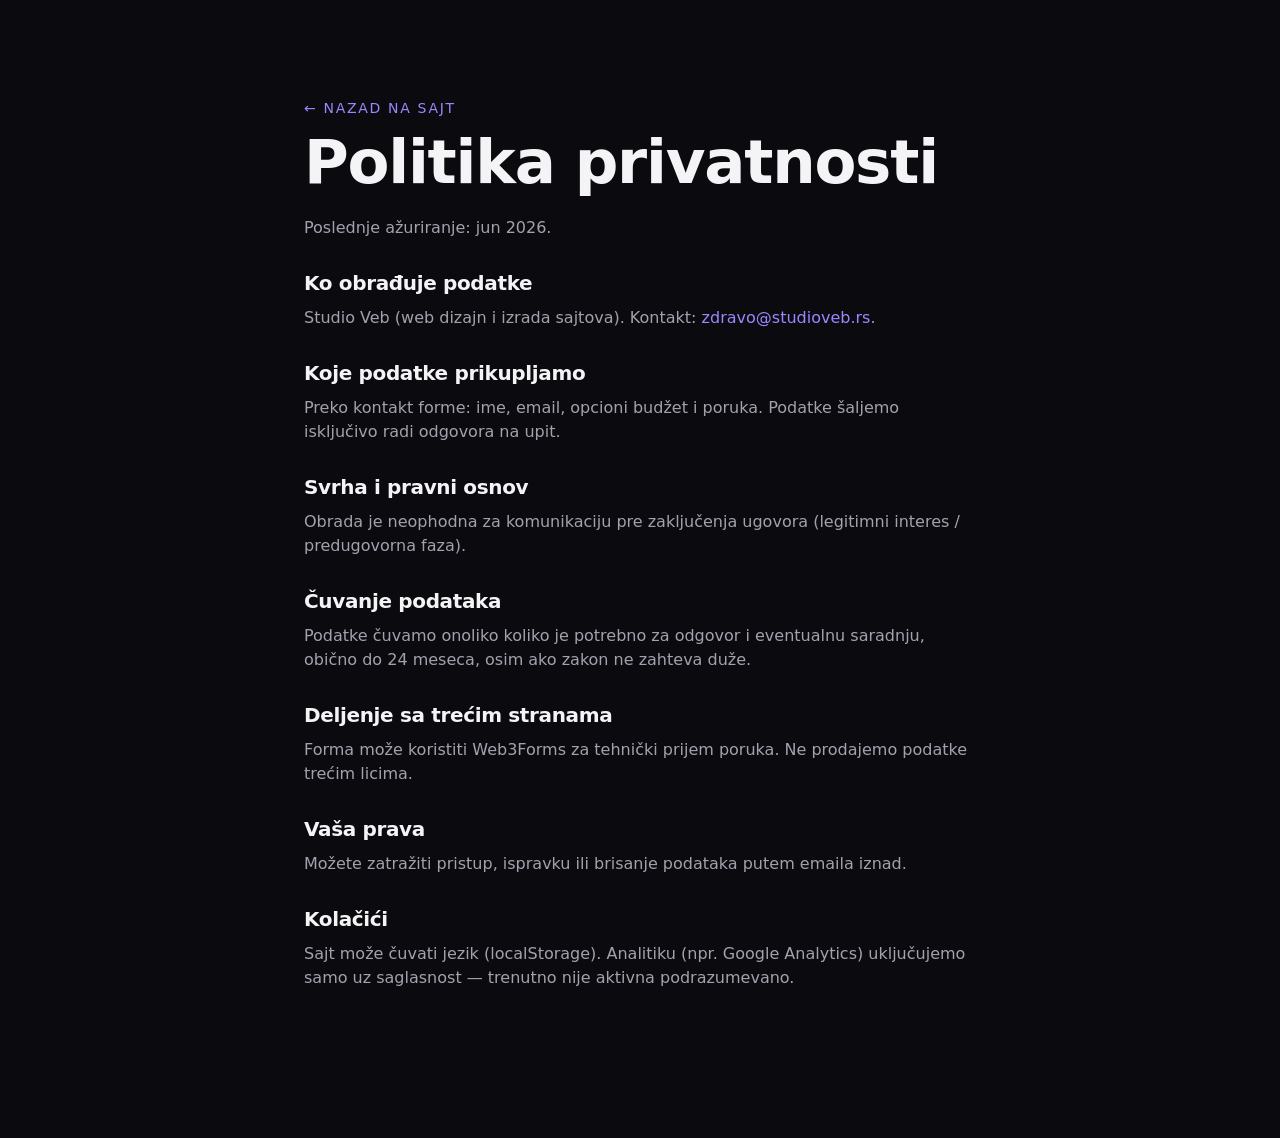
==== privacy.html @ 267da5ed "Initial commit: Studio Veb landing site Co-authored-by: Cursor <cursoragent@cursor.com>" ====
<!DOCTYPE html>
<html lang="sr">
<head>
  <meta charset="UTF-8" />
  <meta name="viewport" content="width=device-width, initial-scale=1.0" />
  <title>Politika privatnosti — Studio Veb</title>
  <meta name="description" content="Politika privatnosti sajta Studio Veb — obrada podataka sa kontakt forme." />
  <meta name="robots" content="noindex, follow" />
  <meta name="referrer" content="strict-origin-when-cross-origin" />
  <link rel="canonical" href="https://studioveb.rs/privacy.html" />
  <link rel="icon" href="favicon.svg" type="image/svg+xml" />
  <link rel="stylesheet" href="styles.css" />
  <style>
    .legal { max-width: 720px; margin: 0 auto; padding: 6rem 1.5rem 4rem; }
    .legal h1 { margin-bottom: 1.5rem; }
    .legal h2 { font-size: 1.25rem; margin: 2rem 0 0.75rem; }
    .legal p, .legal li { color: var(--text-muted); margin-bottom: 0.75rem; }
    .legal ul { list-style: disc; padding-left: 1.25rem; }
    .legal a { color: var(--accent-2); }
  </style>
</head>
<body>
  <main class="legal">
    <p class="eyebrow"><a href="index.html">← Nazad na sajt</a></p>
    <h1>Politika privatnosti</h1>
    <p>Poslednje ažuriranje: jun 2026.</p>

    <h2>Ko obrađuje podatke</h2>
    <p>Studio Veb (web dizajn i izrada sajtova). Kontakt: <a href="mailto:zdravo@studioveb.rs">zdravo@studioveb.rs</a>.</p>

    <h2>Koje podatke prikupljamo</h2>
    <p>Preko kontakt forme: ime, email, opcioni budžet i poruka. Podatke šaljemo isključivo radi odgovora na upit.</p>

    <h2>Svrha i pravni osnov</h2>
    <p>Obrada je neophodna za komunikaciju pre zaključenja ugovora (legitimni interes / predugovorna faza).</p>

    <h2>Čuvanje podataka</h2>
    <p>Podatke čuvamo onoliko koliko je potrebno za odgovor i eventualnu saradnju, obično do 24 meseca, osim ako zakon ne zahteva duže.</p>

    <h2>Deljenje sa trećim stranama</h2>
    <p>Forma može koristiti Web3Forms za tehnički prijem poruka. Ne prodajemo podatke trećim licima.</p>

    <h2>Vaša prava</h2>
    <p>Možete zatražiti pristup, ispravku ili brisanje podataka putem emaila iznad.</p>

    <h2>Kolačići</h2>
    <p>Sajt može čuvati jezik (localStorage). Analitiku (npr. Google Analytics) uključujemo samo uz saglasnost — trenutno nije aktivna podrazumevano.</p>
  </main>
</body>
</html>
---- styles.css ----
/* =========================================================
   STUDIO VEB — stylesheet
   Pravljen po dizajn skripti:
   - Typescale: major third (1.25x), base 16px
   - Spacing: skala u multiplama od 8px
   - Grid: 12 (desktop) / 8 (tablet) / 4 (mobile)
   - Boje: 60-30-10 pravilo, tamna paleta + 1 akcent
   - Kontrast: telo teksta cilja >= 4.5:1
   ========================================================= */

/* ----------- 1. DESIGN TOKENS (custom properties) -------- */
:root {
  /* --- Boje (60-30-10) --- */
  /* 60% PRIMARNA: pozadina + tekst */
  --bg:            #0B0B0F;   /* glavna pozadina */
  --bg-elev:       #131319;   /* uzdignute površine (kartice) */
  --bg-alt:        #0F0F15;   /* alternativne sekcije */
  --text:          #F4F4F6;   /* primarni tekst (kontrast ~17:1) */
  --text-muted:    #A2A2AE;   /* sekundarni tekst (kontrast ~7:1) */

  /* 30% SEKUNDARNA: linije, obrubi, suptilne površine */
  --line:          rgba(255, 255, 255, 0.08);
  --line-strong:   rgba(255, 255, 255, 0.16);
  --surface:       rgba(255, 255, 255, 0.04);

  /* 10% AKCENT: samo za stvari koje MORAJU da se istaknu (CTA) */
  --accent:        #7C5CFC;   /* violet — kreativnost + poverenje */
  --accent-2:      #9D86FF;
  --accent-ink:    #0B0B0F;   /* tekst na akcentu (kontrast > 7:1) */
  --accent-glow:   rgba(124, 92, 252, 0.35);

  /* --- Typescale: base 16px, ratio 1.25 (major third) --- */
  --fs-p:   1rem;        /* 16px  */
  --fs-h6:  1.25rem;     /* 20px  */
  --fs-h5:  1.5625rem;   /* 25px  */
  --fs-h4:  1.953rem;    /* 31.25px */
  --fs-h3:  2.441rem;    /* 39px  */
  --fs-h2:  3.052rem;    /* 48.8px */
  --fs-h1:  3.815rem;    /* 61px  */
  --fs-small: 0.875rem;  /* 14px  */

  /* --- Spacing skala: multipli od 8 --- */
  --sp-1: 0.5rem;   /* 8  */
  --sp-2: 1rem;     /* 16 */
  --sp-3: 1.5rem;   /* 24 */
  --sp-4: 2rem;     /* 32 */
  --sp-5: 3rem;     /* 48 */
  --sp-6: 4rem;     /* 64 */
  --sp-7: 6rem;     /* 96 */
  --sp-8: 8rem;     /* 128 */

  /* --- Layout --- */
  --container: 1200px;
  --gutter: var(--sp-3);
  --radius: 16px;
  --radius-sm: 10px;

  /* --- Tipografija familije --- */
  --font-head: "Space Grotesk", system-ui, sans-serif;
  --font-body: "Inter", system-ui, -apple-system, sans-serif;

  /* --- Tranzicije --- */
  --ease: cubic-bezier(0.22, 1, 0.36, 1);
  --t-fast: 0.2s var(--ease);
  --t: 0.4s var(--ease);
}

/* ----------- 2. RESET ------------------------------------ */
*, *::before, *::after { box-sizing: border-box; margin: 0; padding: 0; }

html { scroll-behavior: smooth; -webkit-text-size-adjust: 100%; }

body {
  font-family: var(--font-body);
  font-size: var(--fs-p);
  line-height: 1.5;                /* p = 150% */
  color: var(--text);
  background: var(--bg);
  -webkit-font-smoothing: antialiased;
  overflow-x: hidden;
  padding-bottom: calc(4.5rem + env(safe-area-inset-bottom, 0px));
}
body.menu-open { overflow: hidden; }

img, svg { display: block; max-width: 100%; }
a { color: inherit; text-decoration: none; }
ul, ol { list-style: none; }
button { font: inherit; cursor: pointer; border: none; background: none; color: inherit; }
input, textarea, select { font: inherit; }

/* ----------- 3. TYPOGRAFIJA (typescale skripta) ---------- */
h1, h2, h3, h4, h5, h6 { font-family: var(--font-head); font-weight: 600; }

h1 {
  font-size: var(--fs-h1);
  line-height: 1.0;                /* h1 = 100% */
  letter-spacing: -0.02em;         /* h1 = -2% */
  font-weight: 700;
}
h2 {
  font-size: var(--fs-h2);
  line-height: 1.1;                /* h2 = 110% */
  letter-spacing: -0.0175em;
}
h3 {
  font-size: var(--fs-h3);
  line-height: 1.2;
  letter-spacing: -0.015em;        /* h3 = -1.5% */
}
h4 {
  font-size: var(--fs-h4);
  line-height: 1.3;                /* h4 = 130% */
  letter-spacing: -0.01em;
}
h5 {
  font-size: var(--fs-h5);
  line-height: 1.35;
  letter-spacing: -0.0075em;
}
h6 {
  font-size: var(--fs-h6);
  line-height: 1.4;
  letter-spacing: -0.005em;        /* h6 = -0.5% */
}
p { font-size: var(--fs-p); line-height: 1.5; }     /* p = 150% */

.accent { color: var(--accent-2); }

/* ----------- 4. LAYOUT / GRID ---------------------------- */
.container {
  width: 100%;
  max-width: var(--container);
  margin-inline: auto;
  padding-inline: var(--gutter);
}

/* 12-kolonski grid (desktop). Pomoćne klase mapiraju na 3/2 itd. */
.grid { display: grid; gap: var(--sp-3); }
.grid--3 { grid-template-columns: repeat(3, 1fr); }  /* 12 / 4 = 3 po redu */
.grid--2 { grid-template-columns: repeat(2, 1fr); }

.section { padding-block: var(--sp-8); }
.section--alt { background: var(--bg-alt); }

.section__head { max-width: 680px; margin: 0 auto var(--sp-6); text-align: center; }
.section__head h2 { margin-bottom: var(--sp-2); }
.section__sub { color: var(--text-muted); font-size: var(--fs-h6); }

.eyebrow {
  display: inline-block;
  font-family: var(--font-head);
  font-size: var(--fs-small);
  letter-spacing: 0.12em;
  text-transform: uppercase;
  color: var(--accent-2);
  margin-bottom: var(--sp-2);
}

/* ----------- 5. DUGMAD (CTA = 10% akcent) ---------------- */
.btn {
  --pad-y: 0.75rem;
  --pad-x: 1.5rem;
  display: inline-flex;
  align-items: center;
  justify-content: center;
  gap: var(--sp-1);
  padding: var(--pad-y) var(--pad-x);
  border-radius: 999px;
  font-family: var(--font-head);
  font-weight: 600;
  font-size: var(--fs-p);
  letter-spacing: -0.01em;
  transition: transform var(--t-fast), background var(--t-fast), box-shadow var(--t-fast), border-color var(--t-fast);
  will-change: transform;
}
.btn:active { transform: translateY(1px) scale(0.99); }

.btn--accent {
  background: var(--accent);
  color: #fff;
  box-shadow: 0 8px 30px -8px var(--accent-glow);
}
.btn--accent:hover {
  background: var(--accent-2);
  transform: translateY(-2px);
  box-shadow: 0 14px 40px -8px var(--accent-glow);
}

.btn--ghost {
  border: 1px solid var(--line-strong);
  color: var(--text);
  background: var(--surface);
}
.btn--ghost:hover { border-color: var(--accent-2); transform: translateY(-2px); }

.btn--sm { --pad-y: 0.5rem; --pad-x: 1.1rem; font-size: var(--fs-small); }
.btn--lg { --pad-y: 1rem; --pad-x: 2rem; font-size: var(--fs-h6); }
.btn--block { width: 100%; }

/* ----------- 6. NAVIGACIJA ------------------------------- */
.skip-link {
  position: absolute; left: -999px; top: 0; z-index: 1000;
  background: var(--accent); color: #fff; padding: var(--sp-1) var(--sp-2); border-radius: 0 0 8px 0;
}
.skip-link:focus { left: 0; }

.nav {
  position: fixed; inset: 0 0 auto 0; z-index: 100;
  padding-block: var(--sp-2);
  padding-top: max(var(--sp-2), env(safe-area-inset-top, 0px));
  transition: background var(--t-fast), border-color var(--t-fast), padding var(--t-fast);
  border-bottom: 1px solid transparent;
}
.nav.is-scrolled {
  background: rgba(11, 11, 15, 0.72);
  backdrop-filter: blur(14px);
  -webkit-backdrop-filter: blur(14px);
  border-bottom-color: var(--line);
  padding-block: var(--sp-1);
}
.nav__inner { display: flex; align-items: center; justify-content: space-between; }
.nav__logo {
  display: inline-flex; align-items: center; gap: var(--sp-1);
  font-family: var(--font-head); font-weight: 700; font-size: var(--fs-h6);
  letter-spacing: -0.02em;
}
.nav__logo-mark {
  width: 14px; height: 14px; border-radius: 4px;
  background: linear-gradient(135deg, var(--accent), var(--accent-2));
  box-shadow: 0 0 16px var(--accent-glow);
}
.nav__links { display: flex; align-items: center; gap: var(--sp-4); margin-left: auto; }
.nav__links a:not(.btn) {
  color: var(--text-muted); font-size: var(--fs-p); position: relative;
  transition: color var(--t-fast);
}
.nav__links a:not(.btn):hover { color: var(--text); }
.nav__links a:not(.btn)::after {
  content: ""; position: absolute; left: 0; bottom: -6px; height: 2px; width: 0;
  background: var(--accent-2); transition: width var(--t-fast);
}
.nav__links a:not(.btn):hover::after { width: 100%; }

.nav__cta {
  --pad-y: 0.7rem;
  --pad-x: 1.45rem;
  font-size: var(--fs-p);
  flex-shrink: 0;
}

.nav__lang {
  display: inline-flex; align-items: center; gap: 6px;
  min-height: 44px;
  padding: 0.4rem 0.75rem; border-radius: 999px;
  border: 1px solid var(--line-strong); background: var(--surface);
  color: var(--text); font-family: var(--font-head); font-weight: 600;
  font-size: var(--fs-small); letter-spacing: 0.02em;
  margin-left: var(--sp-3);
  transition: border-color var(--t-fast), color var(--t-fast), background var(--t-fast), transform var(--t-fast);
}
.nav__lang svg { width: 16px; height: 16px; color: var(--accent-2); }
.nav__lang:hover { border-color: var(--accent-2); transform: translateY(-1px); }

.nav__toggle {
  display: none; flex-direction: column; align-items: center; justify-content: center;
  gap: 5px; padding: 10px; z-index: 112;
  min-width: 44px; min-height: 44px;
}
.nav__backdrop {
  position: fixed; inset: 0; z-index: 99;
  border: none; padding: 0; margin: 0;
  background: rgba(0, 0, 0, 0.55);
  cursor: pointer;
  opacity: 0;
  pointer-events: none;
  transition: opacity var(--t-fast);
}
.nav__backdrop:not([hidden]) {
  opacity: 1;
  pointer-events: auto;
}
.nav__toggle span { display: block; width: 24px; height: 2px; background: var(--text); border-radius: 2px; transition: transform var(--t-fast), opacity var(--t-fast); }
.nav__toggle[aria-expanded="true"] span:nth-child(1) { transform: translateY(7px) rotate(45deg); }
.nav__toggle[aria-expanded="true"] span:nth-child(2) { opacity: 0; }
.nav__toggle[aria-expanded="true"] span:nth-child(3) { transform: translateY(-7px) rotate(-45deg); }

/* ----------- 7. HERO ------------------------------------- */
.hero {
  position: relative;
  padding-block: calc(var(--sp-8) + var(--sp-6)) var(--sp-8);
  text-align: center;
  overflow: hidden;
}
.hero__glow {
  position: absolute; top: -20%; left: 50%; transform: translateX(-50%);
  width: 900px; height: 900px; max-width: 120vw;
  background: radial-gradient(circle, var(--accent-glow), transparent 60%);
  filter: blur(20px); pointer-events: none; z-index: 0;
}
.hero__inner { position: relative; z-index: 1; max-width: 860px; }
.hero__title {
  font-size: clamp(2.5rem, 7vw, var(--fs-h1));
  margin-bottom: var(--sp-3);
}
.hero__lead {
  font-size: var(--fs-h6);
  color: var(--text-muted);
  max-width: 620px; margin: 0 auto var(--sp-5);
}
.hero__actions { display: flex; gap: var(--sp-2); justify-content: center; flex-wrap: wrap; }
.hero__stats {
  display: flex; justify-content: center; gap: var(--sp-6);
  margin-top: var(--sp-7); flex-wrap: wrap;
  padding-bottom: var(--sp-2);
}
.hero__stats li { display: flex; flex-direction: column; gap: 4px; }
.hero__stats strong { font-family: var(--font-head); font-size: var(--fs-h4); letter-spacing: -0.02em; }
.hero__stats span { color: var(--text-muted); font-size: var(--fs-small); }

/* ----------- 8. TRUST TRAKA ------------------------------ */
.trust { border-block: 1px solid var(--line); padding-block: var(--sp-4); }
.trust__inner {
  display: flex; justify-content: space-between; align-items: center;
  gap: var(--sp-4); flex-wrap: wrap;
}
.trust__inner span {
  font-family: var(--font-head); font-weight: 500;
  color: var(--text-muted); letter-spacing: 0.04em;
  opacity: 0.7; transition: opacity var(--t-fast), color var(--t-fast);
}
.trust__inner span:hover { opacity: 1; color: var(--text); }

/* ----------- 9. KARTICE (Usluge) ------------------------- */
.card {
  background: var(--bg-elev);
  border: 1px solid var(--line);
  border-radius: var(--radius);
  padding: var(--sp-4);
  transition: transform var(--t), border-color var(--t), background var(--t);
}
.card:hover {
  transform: translateY(-6px);
  border-color: var(--line-strong);
  background: linear-gradient(180deg, var(--bg-elev), #181822);
}
.card__icon {
  width: 56px; height: 56px; display: grid; place-items: center;
  border-radius: 14px; margin-bottom: var(--sp-3);
  background: var(--surface); color: var(--accent-2);
  border: 1px solid var(--line);
  transition: background var(--t), color var(--t), border-color var(--t), transform var(--t);
}
.card__icon svg { width: 26px; height: 26px; }
.card:hover .card__icon {
  background: var(--accent);
  border-color: var(--accent);
  color: #fff;
  transform: scale(1.05);
}
.card h3 { font-size: var(--fs-h6); margin-bottom: var(--sp-1); }
.card p { color: var(--text-muted); }

/* ----------- 10. RADOVI / PORTFOLIO ---------------------- */
.work__item {
  display: block; border-radius: var(--radius); overflow: hidden;
  border: 1px solid var(--line); background: var(--bg-elev);
  transition: transform var(--t), border-color var(--t);
}
.work__item:hover { transform: translateY(-6px); border-color: var(--line-strong); }
.work__thumb { aspect-ratio: 4 / 3; position: relative; overflow: hidden; }
.work__thumb::after {
  content: ""; position: absolute; inset: 0; z-index: 0;
  background: linear-gradient(180deg, transparent 55%, rgba(0,0,0,0.35));
}

/* =====================================================
   Portfolio kartice — velike prepoznatljive ikone po branši
   ===================================================== */
.mock {
  position: absolute; z-index: 1;
  inset: 14px 14px -1px 14px;
  display: flex; flex-direction: column;
  align-items: center; justify-content: center;
  gap: var(--sp-3);
  padding: var(--sp-4) var(--sp-3);
  border-radius: 14px 14px 0 0;
  background: rgba(255, 255, 255, 0.1);
  border: 1px solid rgba(255, 255, 255, 0.26);
  border-bottom: none;
  backdrop-filter: blur(6px);
  -webkit-backdrop-filter: blur(6px);
  box-shadow: 0 24px 50px -24px rgba(0, 0, 0, 0.55), inset 0 1px 0 rgba(255,255,255,0.22);
  transition: transform 0.55s var(--ease);
  overflow: hidden;
}
.work__item:hover .mock { transform: translateY(-7px) scale(1.02); }

/* Centralna ikona — glavni vizuelni znak branše */
.mock__emblem {
  width: 96px; height: 96px;
  display: grid; place-items: center;
  border-radius: 26px;
  background: rgba(255, 255, 255, 0.14);
  border: 2px solid rgba(255, 255, 255, 0.38);
  box-shadow:
    0 20px 44px -16px rgba(0, 0, 0, 0.55),
    inset 0 1px 0 rgba(255, 255, 255, 0.35);
  color: #fff;
  transition: transform 0.45s var(--ease), box-shadow 0.45s var(--ease);
}
.work__item:hover .mock__emblem {
  transform: scale(1.06);
  box-shadow:
    0 24px 52px -14px rgba(0, 0, 0, 0.6),
    inset 0 1px 0 rgba(255, 255, 255, 0.4);
}
.mock__emblem svg {
  width: 52px; height: 52px;
  filter: drop-shadow(0 4px 12px rgba(0, 0, 0, 0.35));
}

/* Suptilni hint ispod — npr. meni, proizvodi, puls */
.mock__hint {
  display: flex; gap: 8px; width: 78%; margin-top: auto;
  opacity: 0.55;
}
.mock__hint span {
  flex: 1; height: 10px; border-radius: 6px;
  background: rgba(255, 255, 255, 0.35);
}
.mock__hint--pulse {
  width: 70%; height: 28px; margin-inline: auto;
  background: url("data:image/svg+xml,%3Csvg xmlns='http://www.w3.org/2000/svg' viewBox='0 0 80 24' fill='none'%3E%3Cpath d='M2 12h6l4-8 4 16 4-12 6 4h52' stroke='rgba(255,255,255,0.5)' stroke-width='2' stroke-linecap='round' stroke-linejoin='round'/%3E%3C/svg%3E") center / contain no-repeat;
}
.mock__hint--grid {
  display: grid; grid-template-columns: repeat(4, 1fr); gap: 6px; width: 72%;
}
.mock__hint--grid i {
  aspect-ratio: 1; border-radius: 6px;
  background: rgba(255, 255, 255, 0.28);
  border: 1px solid rgba(255, 255, 255, 0.2);
}
.mock__hint--grid i:nth-child(2) { background: rgba(255, 255, 255, 0.42); }
.mock__plate {
  display: block; width: 56px; height: 8px; margin-inline: auto;
  border-radius: 999px; background: rgba(255, 255, 255, 0.35);
}

/* Akcent po branši — emblem bliže boji kartice */
.mock--cafe .mock__emblem { background: rgba(255, 228, 196, 0.22); border-color: rgba(255, 220, 180, 0.5); }
.mock--fitness .mock__emblem { background: rgba(180, 255, 220, 0.18); border-color: rgba(52, 211, 153, 0.45); }
.mock--salon .mock__emblem { background: rgba(255, 200, 230, 0.2); border-color: rgba(252, 92, 157, 0.4); }
.mock--legal .mock__emblem { background: rgba(180, 210, 255, 0.18); border-color: rgba(100, 160, 230, 0.45); }
.mock--shop .mock__emblem { background: rgba(210, 190, 255, 0.22); border-color: rgba(157, 134, 255, 0.5); }
.mock--restaurant .mock__emblem { background: rgba(255, 220, 160, 0.22); border-color: rgba(255, 180, 80, 0.5); }
.mock--restaurant .mock__emblem svg { width: 56px; height: 56px; stroke-width: 3; }
.work__thumb--1 { background: linear-gradient(135deg, #2a1810, #7a513a 55%, #b08560); }   /* kafe — braon */
.work__thumb--2 { background: linear-gradient(135deg, #0e2a24, #0f9d83 55%, #34d399); }   /* fitnes — zelena */
.work__thumb--3 { background: linear-gradient(135deg, #3a1430, #c2348a 55%, #ef84c0); }   /* salon — pink */
.work__thumb--4 { background: linear-gradient(135deg, #0b1830, #20457c 60%, #4675b3); }   /* advokat — teget */
.work__thumb--5 { background: linear-gradient(135deg, #241a45, #6d3bd6 55%, #9d86ff); }   /* prodavnica — violet */
.work__thumb--6 { background: linear-gradient(135deg, #2c1608, #b4530c 55%, #f0a13c); }   /* restoran — amber */
.work__meta {
  display: flex; justify-content: space-between; align-items: center;
  padding: var(--sp-3);
}
.work__meta h3 { font-size: var(--fs-h6); }
.work__meta span { color: var(--text-muted); font-size: var(--fs-small); }

/* ----- Live prikaz: mockup prozora pretraživača (sajt u sajtu) ----- */
.showcase {
  margin: 0 0 var(--sp-6);
  display: grid;
  grid-template-columns: minmax(0, 1.6fr) minmax(0, 1fr);
  gap: var(--sp-5);
  align-items: center;
}
.browser {
  border: 1px solid var(--line-strong);
  border-radius: var(--radius);
  overflow: hidden;
  background: var(--bg-elev);
  box-shadow: 0 30px 80px -40px rgba(0, 0, 0, 0.8);
}
.showcase__info { align-self: center; }
.showcase__info h3 { font-size: var(--fs-h4); margin-bottom: var(--sp-2); }
.showcase__desc { color: var(--text-muted); margin-bottom: var(--sp-3); }
/* Dugme iste debljine, širina do kraja reda metrika (do „izrada“) */
.showcase__cta {
  display: inline-flex;
  flex-direction: column;
  align-items: stretch;
  width: max-content;
  max-width: 100%;
}
.showcase__cta .case__metrics { margin-bottom: var(--sp-2); flex-wrap: nowrap; }
.showcase__cta .btn { margin-top: 0; }
.browser__bar {
  display: flex; align-items: center; gap: var(--sp-2);
  padding: var(--sp-1) var(--sp-2);
  background: #1c1c25;
  border-bottom: 1px solid var(--line);
}
.browser__dots { display: inline-flex; gap: 6px; flex-shrink: 0; }
.browser__dots i { width: 11px; height: 11px; border-radius: 50%; background: var(--line-strong); }
.browser__dots i:nth-child(1) { background: #fc5c5c; }
.browser__dots i:nth-child(2) { background: #fcc65c; }
.browser__dots i:nth-child(3) { background: #5cfc8a; }
.browser__url {
  flex: 1; display: inline-flex; align-items: center; gap: 6px;
  background: var(--bg); color: var(--text-muted);
  font-size: var(--fs-small); padding: 6px var(--sp-2);
  border-radius: 999px; border: 1px solid var(--line);
  overflow: hidden; white-space: nowrap; text-overflow: ellipsis;
}
.browser__url svg { color: #5cfc8a; flex-shrink: 0; }
.browser__open {
  flex-shrink: 0; font-size: var(--fs-small); color: var(--accent-2);
  font-family: var(--font-head); transition: color var(--t-fast);
}
.browser__open:hover { color: var(--text); }
.browser__viewport {
  position: relative;
  height: clamp(460px, 68vh, 680px);
  background: #fff;
  overflow-y: auto;            /* skroluje spoljni kontejner kroz ceo sajt */
  overflow-x: hidden;
  -webkit-overflow-scrolling: touch;
  scrollbar-width: thin;
}
/* Sizer rezerviše prostor za skrol = skalirana visina iframe-a (postavlja JS) */
.browser__sizer { position: relative; width: 100%; }
.browser__sizer[hidden] { display: none !important; }
/* iframe je fiksne desktop širine i skalira se (JS); pointer-events:none = samo preview, bez klikova */
.browser__frame {
  position: absolute;          /* van toka: skrol visinu definiše sizer */
  top: 0; left: 0;
  width: 1200px;
  height: 8950px;
  border: 0;
  display: block;
  transform-origin: top left;
  pointer-events: none;
}
.browser__loader {
  position: absolute; inset: 0; z-index: 2;
  display: flex; align-items: center; justify-content: center; gap: var(--sp-1);
  background: var(--bg-elev); color: var(--text-muted); font-size: var(--fs-small);
  transition: opacity var(--t);
}
.browser__loader.is-hidden { opacity: 0; pointer-events: none; }
.spinner {
  width: 18px; height: 18px; border-radius: 50%;
  border: 2px solid var(--line-strong); border-top-color: var(--accent-2);
  animation: spin 0.8s linear infinite;
}
@keyframes spin { to { transform: rotate(360deg); } }
.case__metrics {
  display: flex; flex-wrap: wrap; gap: var(--sp-3);
  margin-bottom: var(--sp-3);
}
.case__metrics li { display: flex; flex-direction: column; gap: 2px; }
.case__metrics strong { font-family: var(--font-head); font-size: var(--fs-h6); color: var(--accent-2); }
.case__metrics span { font-size: var(--fs-small); color: var(--text-muted); }

.browser__fallback {
  position: absolute; inset: 0; z-index: 3;
  display: grid; place-items: center;
  background: linear-gradient(160deg, #1a1530, var(--bg-elev));
  padding: var(--sp-4);
  text-align: center;
}
.browser__fallback[hidden] { display: none !important; }
.browser__fallback-title { font-family: var(--font-head); font-size: var(--fs-h5); margin-bottom: var(--sp-2); }
.browser__fallback-text { color: var(--text-muted); font-size: var(--fs-small); margin-bottom: var(--sp-4); max-width: 280px; margin-inline: auto; }

/* FAQ */
.faq { max-width: 760px; margin-inline: auto; display: flex; flex-direction: column; gap: var(--sp-2); }
.faq__item {
  background: var(--bg-elev);
  border: 1px solid var(--line);
  border-radius: var(--radius-sm);
  padding: 0 var(--sp-3);
  transition: border-color var(--t-fast);
}
.faq__item[open] { border-color: var(--line-strong); }
.faq__item summary {
  cursor: pointer;
  font-family: var(--font-head);
  font-weight: 600;
  padding: var(--sp-3) 0;
  list-style: none;
  display: flex; align-items: center; justify-content: space-between;
  gap: var(--sp-2);
}
.faq__item summary::-webkit-details-marker { display: none; }
.faq__item summary::after {
  content: "+"; color: var(--accent-2); font-size: var(--fs-h5); font-weight: 400; flex-shrink: 0;
}
.faq__item[open] summary::after { content: "−"; }
.faq__item p {
  color: var(--text-muted);
  font-size: var(--fs-small);
  padding-bottom: var(--sp-3);
  line-height: 1.55;
}

/* Kontakt: WhatsApp + forma */
.contact__channels {
  display: flex; flex-wrap: wrap; gap: var(--sp-2);
  justify-content: center;
  margin-bottom: var(--sp-4);
}
.contact__wa:hover { border-color: #25d366; color: #5cfca0; }
.form__legal { text-align: center; color: var(--text-muted); font-size: var(--fs-small); }
.form__legal a { color: var(--accent-2); }
.hp-field { position: absolute; left: -9999px; opacity: 0; height: 0; width: 0; pointer-events: none; }

/* Floating WhatsApp */
.whatsapp-float {
  position: fixed;
  right: max(var(--sp-3), env(safe-area-inset-right, 0px));
  bottom: max(var(--sp-3), env(safe-area-inset-bottom, 0px));
  z-index: 90;
  width: 56px; height: 56px;
  border-radius: 50%;
  background: #25d366;
  color: #fff;
  display: grid; place-items: center;
  box-shadow: 0 12px 40px -8px rgba(37, 211, 102, 0.55);
  transition: transform var(--t-fast), box-shadow var(--t-fast);
}
.whatsapp-float svg { width: 28px; height: 28px; }
.whatsapp-float:hover { transform: translateY(-3px) scale(1.04); box-shadow: 0 16px 48px -8px rgba(37, 211, 102, 0.65); }

/* ----------- 10b. REZULTATI / BENEFITI ------------------- */
.results {
  display: grid;
  grid-template-columns: repeat(3, 1fr);
  gap: var(--sp-3);
}
.rcard {
  background: var(--bg-elev);
  border: 1px solid var(--line);
  border-radius: var(--radius);
  padding: var(--sp-4);
  display: flex; flex-direction: column; gap: var(--sp-2);
  transition: transform var(--t), border-color var(--t);
}
.rcard:hover { transform: translateY(-5px); border-color: var(--line-strong); }
.rcard--wide { grid-column: span 2; }
.rcard--center { align-items: center; text-align: center; }
.rcard__head { display: flex; align-items: baseline; justify-content: space-between; gap: var(--sp-2); }
.rcard__label { color: var(--text-muted); font-family: var(--font-head); font-size: var(--fs-p); }
.rcard__big { font-family: var(--font-head); font-size: var(--fs-h3); font-weight: 700; letter-spacing: -0.02em; color: var(--accent-2); }
.rcard__note { color: var(--text-muted); font-size: var(--fs-small); margin-top: auto; }

/* Linijski grafikon */
.chart { flex: 1; min-height: 130px; display: flex; }
.chart__svg { width: 100%; height: 100%; min-height: 130px; }
.chart__area { opacity: 0; transition: opacity 1.2s var(--ease) 0.2s; }
.chart__line { stroke-dasharray: 1; stroke-dashoffset: 1; }
#results.is-animated .chart__line { stroke-dashoffset: 0; transition: stroke-dashoffset 1.6s var(--ease); }
#results.is-animated .chart__area { opacity: 1; }

/* Prsten (donut) */
.ring { position: relative; width: 150px; height: 150px; margin-top: var(--sp-2); }
.ring svg { width: 100%; height: 100%; transform: rotate(-90deg); }
.ring__track { fill: none; stroke: var(--line-strong); stroke-width: 10; }
.ring__bar {
  fill: none; stroke: var(--accent-2); stroke-width: 10; stroke-linecap: round;
  stroke-dasharray: 327; stroke-dashoffset: 327;
  transition: stroke-dashoffset 1.5s var(--ease);
}
.ring--green .ring__bar { stroke: #34d399; }
.ring__center { position: absolute; inset: 0; display: grid; place-content: center; gap: 2px; }
.ring__center b { font-family: var(--font-head); font-size: var(--fs-h2); font-weight: 700; line-height: 1; }
.ring__center i { color: var(--text-muted); font-style: normal; font-size: var(--fs-small); }

/* Bar grafikon */
.bars { display: flex; align-items: flex-end; gap: var(--sp-1); height: 130px; margin-top: var(--sp-1); }
.bars span {
  flex: 1; height: 0; align-self: flex-end;
  border-radius: 6px 6px 0 0;
  background: linear-gradient(180deg, var(--accent-2), var(--accent));
  transition: height 1s var(--ease);
}
.bars span:last-child { background: linear-gradient(180deg, #c7b6ff, var(--accent-2)); }
#results.is-animated .bars span { height: var(--h); }

/* Čeklista rezolucija */
.reslist { display: grid; grid-template-columns: 1fr 1fr; gap: var(--sp-1) var(--sp-2); margin-top: var(--sp-1); }
.reslist li { display: flex; align-items: center; gap: var(--sp-1); color: var(--text-muted); font-size: var(--fs-small); font-variant-numeric: tabular-nums; }
.reslist__check {
  display: grid; place-content: center; width: 18px; height: 18px; flex-shrink: 0;
  border-radius: 50%; background: rgba(52, 211, 153, 0.15); color: #34d399;
  font-size: 11px; font-weight: 700;
}

/* ----------- 11. CENE ------------------------------------ */
.price {
  position: relative;
  background: var(--bg-elev);
  border: 1px solid var(--line);
  border-radius: var(--radius);
  padding: var(--sp-5) var(--sp-4);
  display: flex; flex-direction: column;
  transition: transform var(--t), border-color var(--t);
}
.price:hover { transform: translateY(-6px); }
.price--featured {
  border-color: var(--accent);
  background: linear-gradient(180deg, #16122b, var(--bg-elev));
  box-shadow: 0 20px 60px -30px var(--accent-glow);
}
.price__badge {
  position: absolute; top: calc(-1 * var(--sp-2)); left: 50%; transform: translateX(-50%);
  background: var(--accent); color: #fff; font-size: var(--fs-small);
  font-family: var(--font-head); font-weight: 600;
  padding: 4px 14px; border-radius: 999px; white-space: nowrap;
}
.price__name { font-size: var(--fs-h6); color: var(--text-muted); margin-bottom: var(--sp-1); }
.price__amount { font-family: var(--font-head); font-size: var(--fs-h2); font-weight: 700; letter-spacing: -0.02em; }
.price__amount span { font-size: var(--fs-h5); color: var(--text-muted); }
.price__desc { color: var(--text-muted); margin: var(--sp-1) 0 var(--sp-3); }
.price__list { display: flex; flex-direction: column; gap: var(--sp-1); margin-bottom: var(--sp-4); }
.price__list li {
  color: var(--text-muted); padding-left: var(--sp-3); position: relative;
}
.price__list li::before {
  content: "✓"; position: absolute; left: 0; color: var(--accent-2); font-weight: 700;
}
.price .btn { margin-top: auto; }
.pricing__note { text-align: center; color: var(--text-muted); margin-top: var(--sp-5); }
.pricing__note a { color: var(--accent-2); }
.pricing__note a:hover { text-decoration: underline; }

/* ----------- 12. PROCES (koraci) ------------------------- */
.steps { display: grid; grid-template-columns: repeat(4, 1fr); gap: var(--sp-3); counter-reset: step; }
.step {
  background: var(--surface); border: 1px solid var(--line);
  border-radius: var(--radius); padding: var(--sp-4);
}
.step__num { font-family: var(--font-head); font-size: var(--fs-h4); color: var(--accent-2); font-weight: 700; }
.step h3 { font-size: var(--fs-h6); margin: var(--sp-2) 0 var(--sp-1); }
.step p { color: var(--text-muted); font-size: var(--fs-small); }

/* ----------- 13. O MENI ---------------------------------- */
.about { display: grid; grid-template-columns: 1fr 1fr; gap: var(--sp-6); align-items: center; }
.about__media { aspect-ratio: 1; position: relative; }
.about__card {
  position: absolute; inset: 0; border-radius: var(--radius);
  background: linear-gradient(145deg, #12101f 0%, #1e1638 45%, #2a1d52 100%);
  border: 1px solid var(--line-strong);
  overflow: hidden;
}
.about__pattern {
  position: absolute; inset: 0;
  background-image:
    linear-gradient(rgba(255,255,255,0.04) 1px, transparent 1px),
    linear-gradient(90deg, rgba(255,255,255,0.04) 1px, transparent 1px);
  background-size: 28px 28px;
  mask-image: radial-gradient(ellipse 80% 80% at 50% 50%, #000 20%, transparent 75%);
}
.about__badges { list-style: none; position: absolute; inset: 0; z-index: 2; pointer-events: none; }
.about__badge {
  position: absolute;
  display: flex; flex-direction: column; gap: 2px;
  padding: 10px 14px;
  border-radius: 12px;
  background: rgba(11, 11, 15, 0.55);
  border: 1px solid var(--line-strong);
  backdrop-filter: blur(8px);
  -webkit-backdrop-filter: blur(8px);
  box-shadow: 0 12px 32px -12px rgba(0, 0, 0, 0.6);
}
.about__badge strong {
  font-family: var(--font-head); font-size: var(--fs-h6); font-weight: 700;
  color: var(--accent-2); letter-spacing: -0.02em;
}
.about__badge span { font-size: 11px; color: var(--text-muted); text-transform: lowercase; }
.about__badge--tl { top: 14%; left: 8%; }
.about__badge--tr { top: 18%; right: 6%; text-align: right; }
.about__badge--bl { bottom: 14%; left: 10%; }

.about__core {
  position: absolute; inset: 0; z-index: 1;
  display: flex; flex-direction: column; align-items: center; justify-content: center;
  gap: var(--sp-1); text-align: center; padding: var(--sp-4);
}
.about__ring {
  position: absolute; width: 58%; height: 58%; border-radius: 50%;
  border: 1px solid rgba(157, 134, 255, 0.35);
  box-shadow: 0 0 60px var(--accent-glow), inset 0 0 40px rgba(124, 92, 252, 0.12);
  animation: about-pulse 4s ease-in-out infinite;
}
.about__icon {
  position: relative; z-index: 1;
  width: 72px; height: 72px; display: grid; place-items: center;
  border-radius: 20px;
  background: rgba(255, 255, 255, 0.08);
  border: 1px solid rgba(255, 255, 255, 0.2);
  color: var(--accent-2);
  margin-bottom: var(--sp-1);
}
.about__icon svg { width: 36px; height: 36px; }
.about__brand {
  position: relative; z-index: 1;
  font-family: var(--font-head); font-size: var(--fs-h4); font-weight: 700;
  letter-spacing: -0.03em;
}
.about__tag {
  position: relative; z-index: 1;
  font-size: var(--fs-small); color: var(--text-muted); letter-spacing: 0.08em;
  text-transform: uppercase;
}
@keyframes about-pulse {
  0%, 100% { transform: scale(1); opacity: 0.85; }
  50% { transform: scale(1.04); opacity: 1; }
}
.about__media::after {
  content: ""; position: absolute; inset: -8% -8% auto auto; width: 60%; height: 60%;
  background: radial-gradient(circle, var(--accent-glow), transparent 65%); filter: blur(20px); z-index: -1;
}
@media (prefers-reduced-motion: reduce) {
  .about__ring { animation: none; }
}
.about__content h2 { margin: var(--sp-2) 0 var(--sp-3); }
.about__content p { color: var(--text-muted); margin-bottom: var(--sp-3); }
.about__content p strong { color: var(--text); }
.about__content .btn { margin-top: var(--sp-2); }

/* ----------- 14. KONTAKT / FORMA ------------------------- */
.contact__inner { max-width: 720px; margin-inline: auto; }
.contact__head { text-align: center; margin-bottom: var(--sp-5); }
.contact__head h2 { margin-bottom: var(--sp-2); }

.form {
  background: var(--bg-elev); border: 1px solid var(--line);
  border-radius: var(--radius); padding: var(--sp-5);
  display: flex; flex-direction: column; gap: var(--sp-3);
}
.form__row { display: grid; grid-template-columns: 1fr 1fr; gap: var(--sp-3); }
.field { display: flex; flex-direction: column; gap: var(--sp-1); }
.field label { font-size: var(--fs-small); color: var(--text-muted); font-family: var(--font-head); }
.field input, .field textarea, .field select {
  background: var(--bg); border: 1px solid var(--line-strong);
  border-radius: var(--radius-sm); padding: 0.85rem 1rem; color: var(--text);
  transition: border-color var(--t-fast), box-shadow var(--t-fast);
}
.field input::placeholder, .field textarea::placeholder { color: #6b6b78; }
.field input:focus, .field textarea:focus, .field select:focus {
  outline: none; border-color: var(--accent);
  box-shadow: 0 0 0 3px var(--accent-glow);
}
.field textarea { resize: vertical; }
.field.is-invalid input, .field.is-invalid textarea { border-color: #fc5c7d; }
.form__status { text-align: center; font-size: var(--fs-small); min-height: 1.2em; }
.form__status.is-success { color: #5cfca0; }
.form__status.is-error { color: #fc5c7d; }

/* ----------- 15. FOOTER ---------------------------------- */
.footer { border-top: 1px solid var(--line); padding-block: var(--sp-6) var(--sp-4); }
.footer__inner {
  display: grid; grid-template-columns: 2fr 1fr 1fr; gap: var(--sp-4);
  padding-bottom: var(--sp-5); border-bottom: 1px solid var(--line);
}
.footer__brand p { color: var(--text-muted); margin-top: var(--sp-2); max-width: 320px; }
.footer__nav, .footer__contact { display: flex; flex-direction: column; gap: var(--sp-1); }
.footer__nav a, .footer__contact a { color: var(--text-muted); transition: color var(--t-fast); }
.footer__nav a:hover, .footer__contact a:hover { color: var(--accent-2); }
.footer__bottom {
  display: flex; justify-content: space-between; gap: var(--sp-2);
  padding-top: var(--sp-3); color: var(--text-muted); font-size: var(--fs-small); flex-wrap: wrap;
}

/* ----------- 16. SCROLL REVEAL --------------------------- */
.reveal { opacity: 0; transform: translateY(24px); transition: opacity 0.7s var(--ease), transform 0.7s var(--ease); }
.reveal.is-visible { opacity: 1; transform: none; }

/* ----------- 17. RESPONSIVE (8 / 4 kolone) --------------- */
/* Tablet: grid se svodi na 8 kolona -> 2 po redu */
@media (max-width: 980px) {
  :root { --fs-h1: 3rem; --fs-h2: 2.5rem; --fs-h3: 2rem; }
  .grid--3 { grid-template-columns: repeat(2, 1fr); }
  .steps { grid-template-columns: repeat(2, 1fr); }
  .results { grid-template-columns: repeat(2, 1fr); }
  .rcard--wide { grid-column: span 2; }
  .about { grid-template-columns: 1fr; }
  .about__media { max-width: 420px; }
  .showcase { grid-template-columns: 1fr; gap: var(--sp-4); }
  .showcase__cta { width: 100%; }
  .footer__inner { grid-template-columns: 1fr 1fr; }

  /* Mobilni meni + tablet (bez iframe preview-a) */
  .nav__lang { margin-left: auto; margin-right: var(--sp-1); }
  .nav__toggle { display: flex; }
  .nav__links {
    position: fixed; inset: 0 0 0 auto; width: min(80vw, 320px);
    z-index: 101;
    flex-direction: column; align-items: flex-start; justify-content: center;
    gap: var(--sp-4); padding: var(--sp-6);
    padding-top: calc(var(--sp-6) + env(safe-area-inset-top, 0px));
    background: var(--bg-elev); border-left: 1px solid var(--line);
    transform: translateX(100%); transition: transform var(--t);
    overflow-y: auto;
    -webkit-overflow-scrolling: touch;
  }
  .nav__links.is-open { transform: translateX(0); box-shadow: -20px 0 60px rgba(0,0,0,0.5); }
  .nav__links a:not(.btn) { font-size: var(--fs-h6); min-height: 44px; display: inline-flex; align-items: center; }
  .nav__cta { margin-top: var(--sp-2); width: 100%; }

  .browser__viewport {
    height: auto;
    min-height: 200px;
  }
  .browser__fallback {
    position: relative;
    inset: auto;
    min-height: 200px;
    padding: var(--sp-5) var(--sp-3);
  }
  .browser__dots { display: none; }
  .browser__open { display: none; }

  /* Portfolio: niže kartice na tabletu */
  .grid.work { gap: var(--sp-2); }
  .work__thumb { aspect-ratio: 5 / 3; }

  /* Usluge: gušće kartice na tabletu */
  .grid.services { gap: var(--sp-2); }
  .grid.services .card { padding: var(--sp-3); }
  .grid.services .card__icon {
    width: 48px;
    height: 48px;
    margin-bottom: var(--sp-2);
  }
  .grid.services .card__icon svg { width: 22px; height: 22px; }
}

/* Mobile: grid se svodi na 4 kolone -> 1 po redu */
@media (max-width: 640px) {
  :root { --gutter: var(--sp-2); --fs-h1: 2.5rem; --fs-h2: 2rem; }
  .section { padding-block: var(--sp-7); }
  .grid--3, .grid--2 { grid-template-columns: 1fr; }
  .steps { grid-template-columns: 1fr; }
  .results { grid-template-columns: 1fr; }
  .rcard--wide { grid-column: span 1; }
  .form__row { grid-template-columns: 1fr; }
  .footer__inner { grid-template-columns: 1fr; gap: var(--sp-4); }
  .hero__stats {
    gap: var(--sp-3) var(--sp-4);
    padding-right: 0;
    padding-bottom: var(--sp-5);
  }
  .hero__actions .btn { width: 100%; }
  .form { padding: var(--sp-4); }
  .trust__inner {
    justify-content: center;
    gap: var(--sp-2) var(--sp-3);
  }
  .trust__inner span { font-size: 0.8125rem; letter-spacing: 0.06em; }
  .browser__url { font-size: 0.75rem; padding: 6px 10px; }
  .browser__fallback { min-height: 180px; }
  .case__metrics { flex-direction: column; align-items: flex-start; gap: var(--sp-2); }
  .price--featured { margin-top: var(--sp-3); }
  .footer__bottom { flex-direction: column; align-items: flex-start; }
  .whatsapp-float { width: 52px; height: 52px; }
  .reslist { grid-template-columns: 1fr; }

  /* Rezultati — kompaktno na mobilnom */
  #results.section { padding-block: var(--sp-5); }
  #results .section__head { margin-bottom: var(--sp-3); }
  #results .section__head h2 {
    font-size: 1.5rem;
    line-height: 1.2;
    margin-bottom: var(--sp-1);
  }
  #results .section__sub {
    font-size: 0.9375rem;
    line-height: 1.4;
  }
  #results .results {
    grid-template-columns: repeat(2, 1fr);
    gap: var(--sp-2);
  }
  #results .rcard--wide,
  #results .results > .rcard:nth-child(4),
  #results .results > .rcard:nth-child(5) {
    grid-column: 1 / -1;
  }
  #results .rcard {
    padding: var(--sp-3);
    gap: var(--sp-1);
  }
  #results .rcard__head { gap: var(--sp-1); }
  #results .rcard__label { font-size: 0.8125rem; }
  #results .rcard__big { font-size: 1.375rem; }
  #results .rcard__note { font-size: 0.75rem; }
  #results .chart,
  #results .chart__svg { min-height: 72px; }
  #results .bars { height: 72px; margin-top: 0; }
  #results .ring {
    width: 92px;
    height: 92px;
    margin-top: var(--sp-1);
  }
  #results .ring__track,
  #results .ring__bar { stroke-width: 8; }
  #results .ring__center b { font-size: 1.5rem; }
  #results .ring__center i { font-size: 0.75rem; }
  #results .reslist {
    grid-template-columns: 1fr 1fr;
    gap: 6px var(--sp-2);
  }
  #results .reslist li { font-size: 0.8125rem; }

  /* Portfolio — 3×2 mreža na mobilnom */
  #work .grid.work {
    grid-template-columns: repeat(3, 1fr);
    gap: var(--sp-1);
  }
  #work .work__thumb {
    aspect-ratio: 1;
    max-height: none;
  }
  #work .mock {
    inset: 5px 5px 0;
    padding: 6px;
    gap: 4px;
    border-radius: 8px 8px 0 0;
  }
  #work .mock__emblem {
    width: 40px;
    height: 40px;
    border-radius: 11px;
    border-width: 1px;
  }
  #work .mock__emblem svg { width: 22px; height: 22px; }
  #work .mock--restaurant .mock__emblem svg { width: 22px; height: 22px; }
  #work .mock__hint { display: none; }
  #work .work__meta {
    flex-direction: column;
    align-items: flex-start;
    gap: 1px;
    padding: 6px 8px 8px;
  }
  #work .work__meta h3 {
    font-size: 0.6875rem;
    line-height: 1.2;
    font-weight: 600;
  }
  #work .work__meta span {
    font-size: 0.625rem;
    line-height: 1.2;
  }

  /* Usluge — kompaktan raspored (ikona + tekst u redu) */
  #services .section__head { margin-bottom: var(--sp-4); }
  #services .section__sub { font-size: 1rem; line-height: 1.45; }
  .grid.services {
    gap: var(--sp-2);
  }
  .grid.services .card {
    display: grid;
    grid-template-columns: 44px 1fr;
    grid-template-rows: auto auto;
    column-gap: var(--sp-2);
    row-gap: 2px;
    align-items: center;
    padding: var(--sp-2) var(--sp-3);
    border-radius: var(--radius-sm);
  }
  .grid.services .card__icon {
    grid-row: 1 / -1;
    grid-column: 1;
    width: 44px;
    height: 44px;
    margin-bottom: 0;
    border-radius: 10px;
  }
  .grid.services .card__icon svg { width: 20px; height: 20px; }
  .grid.services .card h3 {
    grid-column: 2;
    grid-row: 1;
    font-size: 1rem;
    margin-bottom: 0;
    line-height: 1.25;
  }
  .grid.services .card p {
    grid-column: 2;
    grid-row: 2;
    font-size: 0.8125rem;
    line-height: 1.4;
  }
}

/* ----------- 18. ACCESSIBILITY --------------------------- */
:focus-visible { outline: 2px solid var(--accent-2); outline-offset: 3px; border-radius: 4px; }

/* Bez „zaglavljenog“ hover lift-a na touch uređajima */
@media (hover: none), (pointer: coarse) {
  .card:hover,
  .grid.services .card:hover,
  .work__item:hover,
  .work__item:hover .mock,
  .rcard:hover,
  .price:hover,
  .whatsapp-float:hover {
    transform: none;
  }
}

@media (prefers-reduced-motion: reduce) {
  html { scroll-behavior: auto; }
  *, *::before, *::after { animation: none !important; transition: none !important; }
  .reveal { opacity: 1; transform: none; }
}
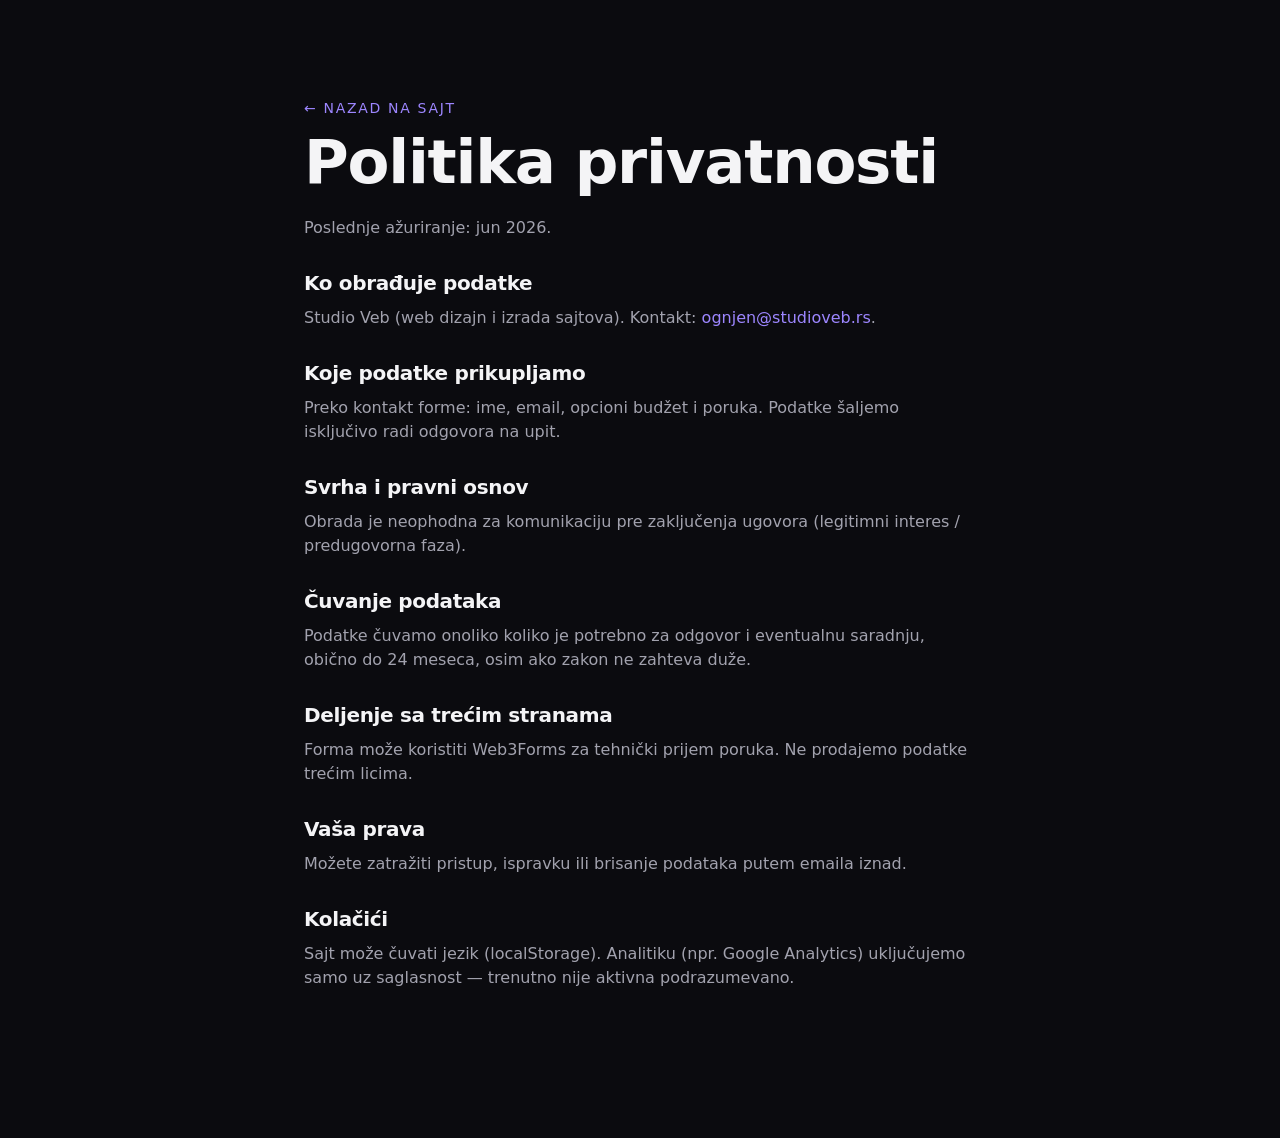
==== commit ad26b409: "Connect Web3Forms and update contact email" ====
--- a/privacy.html
+++ b/privacy.html
@@ -26,7 +26,7 @@
     <p>Poslednje ažuriranje: jun 2026.</p>
 
     <h2>Ko obrađuje podatke</h2>
-    <p>Studio Veb (web dizajn i izrada sajtova). Kontakt: <a href="mailto:zdravo@studioveb.rs">zdravo@studioveb.rs</a>.</p>
+    <p>Studio Veb (web dizajn i izrada sajtova). Kontakt: <a href="mailto:ognjen@studioveb.rs">ognjen@studioveb.rs</a>.</p>
 
     <h2>Koje podatke prikupljamo</h2>
     <p>Preko kontakt forme: ime, email, opcioni budžet i poruka. Podatke šaljemo isključivo radi odgovora na upit.</p>
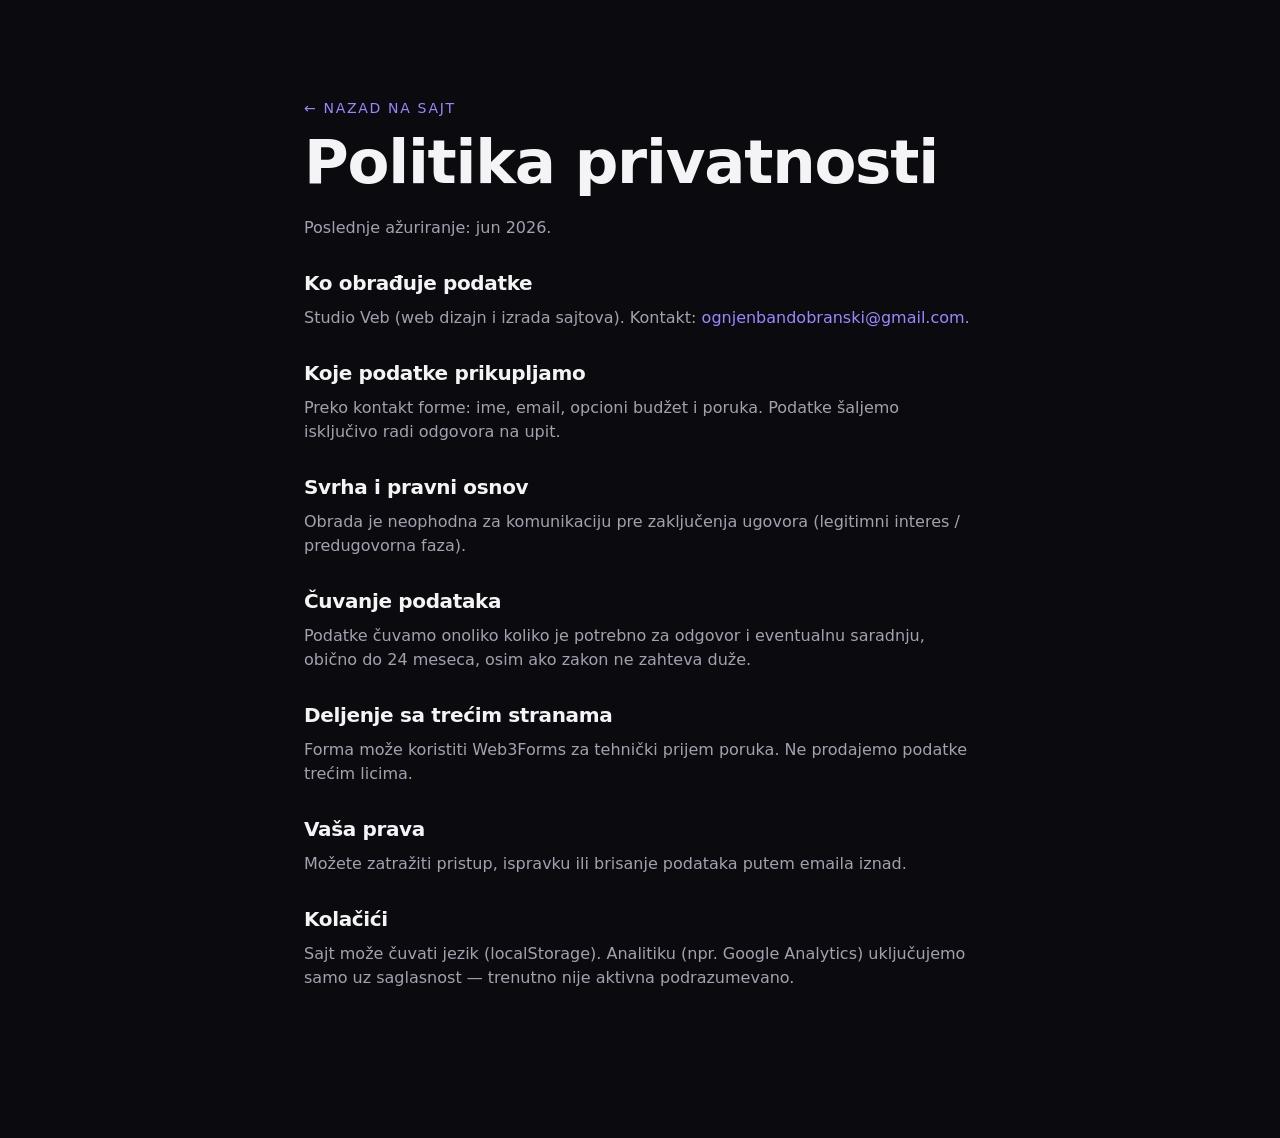
==== commit 241b5a09: "Zameni javni kontakt mejl na sajtu. Footer, politika privatnosti, schema.org i site-config sada kori" ====
--- a/privacy.html
+++ b/privacy.html
@@ -26,7 +26,7 @@
     <p>Poslednje ažuriranje: jun 2026.</p>
 
     <h2>Ko obrađuje podatke</h2>
-    <p>Studio Veb (web dizajn i izrada sajtova). Kontakt: <a href="mailto:ognjen@studioveb.rs">ognjen@studioveb.rs</a>.</p>
+    <p>Studio Veb (web dizajn i izrada sajtova). Kontakt: <a href="mailto:ognjenbandobranski@gmail.com">ognjenbandobranski@gmail.com</a>.</p>
 
     <h2>Koje podatke prikupljamo</h2>
     <p>Preko kontakt forme: ime, email, opcioni budžet i poruka. Podatke šaljemo isključivo radi odgovora na upit.</p>
--- a/styles.css
+++ b/styles.css
@@ -68,7 +68,13 @@
 /* ----------- 2. RESET ------------------------------------ */
 *, *::before, *::after { box-sizing: border-box; margin: 0; padding: 0; }
 
-html { scroll-behavior: smooth; -webkit-text-size-adjust: 100%; }
+html {
+  scroll-behavior: smooth;
+  -webkit-text-size-adjust: 100%;
+  overflow-x: hidden;
+  width: 100%;
+  max-width: 100%;
+}
 
 body {
   font-family: var(--font-body);
@@ -78,9 +84,23 @@
   background: var(--bg);
   -webkit-font-smoothing: antialiased;
   overflow-x: hidden;
+  width: 100%;
+  max-width: 100%;
+  position: relative;
+  overscroll-behavior-x: none;
   padding-bottom: calc(4.5rem + env(safe-area-inset-bottom, 0px));
 }
-body.menu-open { overflow: hidden; }
+body.menu-open {
+  overflow: hidden;
+  touch-action: none;
+}
+
+main {
+  display: block;
+  width: 100%;
+  max-width: 100%;
+  overflow-x: hidden;
+}
 
 img, svg { display: block; max-width: 100%; }
 a { color: inherit; text-decoration: none; }
@@ -267,7 +287,7 @@
   min-width: 44px; min-height: 44px;
 }
 .nav__backdrop {
-  position: fixed; inset: 0; z-index: 99;
+  position: fixed; inset: 0; z-index: 105;
   border: none; padding: 0; margin: 0;
   background: rgba(0, 0, 0, 0.55);
   cursor: pointer;
@@ -290,10 +310,14 @@
   padding-block: calc(var(--sp-8) + var(--sp-6)) var(--sp-8);
   text-align: center;
   overflow: hidden;
+  overflow-x: clip;
+  max-width: 100%;
 }
 .hero__glow {
   position: absolute; top: -20%; left: 50%; transform: translateX(-50%);
-  width: 900px; height: 900px; max-width: 120vw;
+  width: min(900px, 100%);
+  height: min(900px, 80vmax);
+  max-width: 100%;
   background: radial-gradient(circle, var(--accent-glow), transparent 60%);
   filter: blur(20px); pointer-events: none; z-index: 0;
 }
@@ -474,11 +498,15 @@
   grid-template-columns: minmax(0, 1.6fr) minmax(0, 1fr);
   gap: var(--sp-5);
   align-items: center;
+  max-width: 100%;
+  min-width: 0;
 }
 .browser {
   border: 1px solid var(--line-strong);
   border-radius: var(--radius);
   overflow: hidden;
+  max-width: 100%;
+  min-width: 0;
   background: var(--bg-elev);
   box-shadow: 0 30px 80px -40px rgba(0, 0, 0, 0.8);
 }
@@ -493,7 +521,7 @@
   width: max-content;
   max-width: 100%;
 }
-.showcase__cta .case__metrics { margin-bottom: var(--sp-2); flex-wrap: nowrap; }
+.showcase__cta .case__metrics { margin-bottom: var(--sp-2); flex-wrap: wrap; }
 .showcase__cta .btn { margin-top: 0; }
 .browser__bar {
   display: flex; align-items: center; gap: var(--sp-2);
@@ -889,26 +917,86 @@
   .about { grid-template-columns: 1fr; }
   .about__media { max-width: 420px; }
   .showcase { grid-template-columns: 1fr; gap: var(--sp-4); }
-  .showcase__cta { width: 100%; }
+  .showcase__cta {
+    width: 100%;
+    max-width: 100%;
+  }
+  .about__media {
+    overflow: hidden;
+    max-width: 100%;
+  }
+  .browser { overflow-x: clip; }
+  .browser__frame { display: none !important; }
+  .browser__sizer { display: none !important; }
   .footer__inner { grid-template-columns: 1fr 1fr; }
 
   /* Mobilni meni + tablet (bez iframe preview-a) */
   .nav__lang { margin-left: auto; margin-right: var(--sp-1); }
-  .nav__toggle { display: flex; }
+  .nav__inner > .nav__links {
+    display: none;
+  }
+  .nav__toggle { display: flex; z-index: 112; }
+  /* backdrop-filter na headeru seče fixed meni — na touch uvek isključen */
+  .nav,
+  .nav.is-scrolled {
+    -webkit-backdrop-filter: none;
+    backdrop-filter: none;
+  }
+  .nav.is-scrolled {
+    background: rgba(11, 11, 15, 0.92);
+  }
+  /* Drawer (JS na mobilnom premešta #navLinks na body) */
   .nav__links {
-    position: fixed; inset: 0 0 0 auto; width: min(80vw, 320px);
-    z-index: 101;
-    flex-direction: column; align-items: flex-start; justify-content: center;
-    gap: var(--sp-4); padding: var(--sp-6);
-    padding-top: calc(var(--sp-6) + env(safe-area-inset-top, 0px));
-    background: var(--bg-elev); border-left: 1px solid var(--line);
-    transform: translateX(100%); transition: transform var(--t);
+    display: none;
+    position: fixed;
+    top: 0;
+    right: 0;
+    bottom: 0;
+    left: auto;
+    width: min(88vw, 320px);
+    max-width: 100%;
+    height: 100dvh;
+    max-height: 100dvh;
+    z-index: 110;
+    margin: 0;
+    flex-direction: column;
+    align-items: stretch;
+    justify-content: flex-start;
+    gap: var(--sp-1);
+    padding: var(--sp-5) var(--sp-4);
+    padding-top: calc(4.75rem + env(safe-area-inset-top, 0px));
+    padding-bottom: max(var(--sp-5), env(safe-area-inset-bottom, 0px));
+    background: var(--bg-elev);
+    border-left: 1px solid var(--line);
+    box-sizing: border-box;
+    overflow-x: hidden;
     overflow-y: auto;
+    overscroll-behavior: contain;
     -webkit-overflow-scrolling: touch;
   }
-  .nav__links.is-open { transform: translateX(0); box-shadow: -20px 0 60px rgba(0,0,0,0.5); }
-  .nav__links a:not(.btn) { font-size: var(--fs-h6); min-height: 44px; display: inline-flex; align-items: center; }
-  .nav__cta { margin-top: var(--sp-2); width: 100%; }
+  .nav__links.is-open {
+    display: flex;
+    box-shadow: -20px 0 60px rgba(0, 0, 0, 0.55);
+  }
+  .nav__backdrop {
+    position: fixed;
+    inset: 0;
+    z-index: 109;
+  }
+  .nav__links a:not(.btn) {
+    font-size: 1.125rem;
+    min-height: 48px;
+    display: flex;
+    align-items: center;
+    width: 100%;
+    padding: 0 var(--sp-1);
+  }
+  .nav__links a:not(.btn)::after { display: none; }
+  .nav__cta {
+    margin-top: var(--sp-3);
+    width: 100%;
+    justify-content: center;
+  }
 
   .browser__viewport {
     height: auto;
@@ -941,6 +1029,41 @@
 /* Mobile: grid se svodi na 4 kolone -> 1 po redu */
 @media (max-width: 640px) {
   :root { --gutter: var(--sp-2); --fs-h1: 2.5rem; --fs-h2: 2rem; }
+  .container,
+  .section,
+  .section > .container,
+  .grid,
+  .nav__inner,
+  .hero,
+  .hero__inner,
+  .trust,
+  .trust__inner,
+  .showcase,
+  .browser,
+  .form,
+  .footer__inner {
+    max-width: 100%;
+    min-width: 0;
+  }
+  .hero__glow {
+    left: 0;
+    width: 100%;
+    max-width: 100%;
+    transform: none;
+  }
+  .hero__title,
+  .section__head h2 {
+    overflow-wrap: anywhere;
+    word-break: break-word;
+  }
+  .showcase__cta { width: 100%; max-width: 100%; }
+  .showcase__cta .case__metrics { flex-wrap: wrap; justify-content: center; }
+  .browser__url { min-width: 0; max-width: 100%; }
+  .pricing__note,
+  .section__sub {
+    overflow-wrap: anywhere;
+    word-break: break-word;
+  }
   .section { padding-block: var(--sp-7); }
   .grid--3, .grid--2 { grid-template-columns: 1fr; }
   .steps { grid-template-columns: 1fr; }
@@ -1015,6 +1138,41 @@
   }
   #results .reslist li { font-size: 0.8125rem; }
 
+  /* Proces — kompaktno na mobilnom */
+  #process.section { padding-block: var(--sp-5); }
+  #process .section__head { margin-bottom: var(--sp-3); }
+  #process .section__head h2 {
+    font-size: 1.5rem;
+    line-height: 1.2;
+    margin-bottom: var(--sp-1);
+  }
+  #process .section__sub {
+    font-size: 0.9375rem;
+    line-height: 1.4;
+  }
+  #process .steps {
+    grid-template-columns: repeat(2, 1fr);
+    gap: var(--sp-2);
+  }
+  #process .step {
+    padding: var(--sp-2) var(--sp-2) var(--sp-2) var(--sp-3);
+    border-radius: var(--radius-sm);
+  }
+  #process .step__num {
+    font-size: 1.125rem;
+    line-height: 1;
+    margin-bottom: 4px;
+  }
+  #process .step h3 {
+    font-size: 0.9375rem;
+    line-height: 1.25;
+    margin: 0 0 2px;
+  }
+  #process .step p {
+    font-size: 0.75rem;
+    line-height: 1.4;
+  }
+
   /* Portfolio — 3×2 mreža na mobilnom */
   #work .grid.work {
     grid-template-columns: repeat(3, 1fr);
